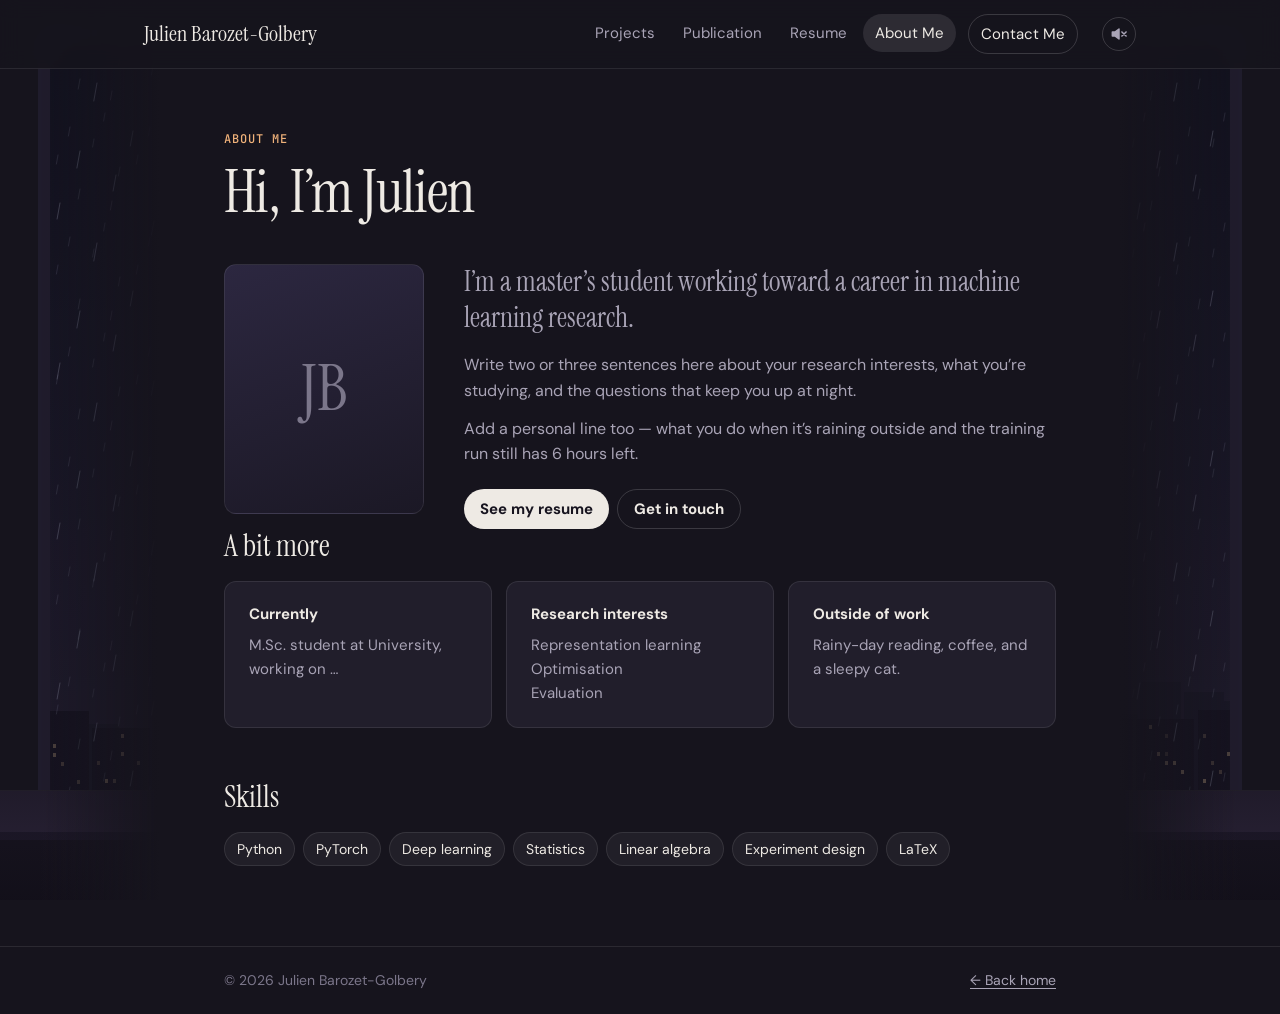
==== about.html @ f6557028 "add : more improvements again" ====
<!doctype html>
<html lang="en">
<head>
<meta charset="utf-8">
<meta name="viewport" content="width=device-width, initial-scale=1">
<title>About Me — Julien Barozet-Golbery</title>
<meta name="description" content="About Julien Barozet-Golbery, master's student in machine learning.">
<meta name="theme-color" content="#16141d">
<link rel="preconnect" href="https://fonts.googleapis.com">
<link rel="preconnect" href="https://fonts.gstatic.com" crossorigin>
<link href="https://fonts.googleapis.com/css2?family=DM+Sans:opsz,wght@9..40,400;9..40,500;9..40,700&family=Instrument+Serif:ital@0;1&family=JetBrains+Mono:wght@400;500&display=swap" rel="stylesheet">
<link rel="stylesheet" href="assets/site.css">
</head>
<body>
<div class="ambient" aria-hidden="true"><div class="amb-window"><div class="amb-city"></div><div class="amb-rain far"></div><div class="amb-rain"></div></div><div class="amb-desk"></div></div>
<a class="skip" href="#main">Skip to content</a>
<header class="top">
  <nav class="top-in" aria-label="Main">
    <a class="brand" href="index.html">Julien Barozet-Golbery</a>
    <ul class="links">
      <li><a href="projects.html">Projects</a></li>
      <li><a href="publications.html">Publication</a></li>
      <li><a href="resume.html">Resume</a></li>
      <li><a href="about.html" aria-current="page">About Me</a></li>
      <li><a class="cta" href="contact.html">Contact Me</a></li>
    </ul>
    <button class="mute" id="music" type="button" aria-pressed="false" aria-label="Background music" title="Play music and rain"><svg viewBox="0 0 24 24" aria-hidden="true"><path class="spk" d="M4 9.5h3.5L12 6v12l-4.5-3.5H4z"/><path class="on" d="M15.5 9.5a3.5 3.5 0 0 1 0 5M18 7a7 7 0 0 1 0 10"/><path class="off" d="M15.5 9.5l5 5M20.5 9.5l-5 5"/></svg></button>
  </nav>
</header>

<main id="main">
  <div class="page-head">
    <span class="eyebrow">About Me</span>
    <h1>Hi, I’m Julien</h1>
  </div>

  <div class="about">
    <!-- ✏️ Replace "JB" with <img src="assets/photo.jpeg" alt="Julien Barozet-Golbery"> -->
    <div class="portrait" aria-hidden="true">JB</div>
    <div class="about-body">
      <p class="lead">I’m a master’s student working toward a career in machine learning research.</p>
      <p>Write two or three sentences here about your research interests, what you’re studying, and the questions that keep you up at night.</p>
      <p>Add a personal line too — what you do when it’s raining outside and the training run still has 6 hours left.</p>
      <div class="actions" style="margin-top:22px">
        <a class="btn" href="resume.html">See my resume</a>
        <a class="btn ghost" href="contact.html">Get in touch</a>
      </div>
    </div>
  </div>

  <section aria-labelledby="more">
    <h2 id="more">A bit more</h2>
    <div class="facts">
      <div class="card"><h3>Currently</h3><p>M.Sc. student at University, working on …</p></div>
      <div class="card"><h3>Research interests</h3><ul><li>Representation learning</li><li>Optimisation</li><li>Evaluation</li></ul></div>
      <div class="card"><h3>Outside of work</h3><p>Rainy-day reading, coffee, and a sleepy cat.</p></div>
    </div>
  </section>

  <section aria-labelledby="sk">
    <h2 id="sk">Skills</h2>
    <ul class="chips">
      <li>Python</li><li>PyTorch</li><li>Deep learning</li><li>Statistics</li>
      <li>Linear algebra</li><li>Experiment design</li><li>LaTeX</li>
    </ul>
  </section>
</main>

<footer class="foot">
  <div class="foot-in"><span>© <span class="yr"></span> Julien Barozet-Golbery</span><a href="index.html">← Back home</a></div>
</footer>
<script>document.querySelector('.yr').textContent = new Date().getFullYear();</script>
<script src="assets/music.js?v=3"></script>
<script src="assets/router.js?v=3"></script>
</body>
</html>
---- assets/site.css ----
/* Shared styles for the inner pages (projects, publications, resume, contact, about).
   Same night palette as the home page, desaturated so content comes first. */
:root{
  --bg:#16141d; --bg2:#1c1926;
  --surface:#211e2b;
  --line:rgba(255,255,255,.09); --line2:rgba(255,255,255,.16);
  --ink:#eeeae4; --muted:#a9a4b6; --faint:#7b768a;
  --accent:#f0b27a; --link:#a9cdec;
  --radius:12px; --max:880px;
  --amb-city:url("data:image/svg+xml,%3Csvg xmlns='http://www.w3.org/2000/svg' width='640' height='150'%3E%3Crect x='0' y='84' width='69' height='66' fill='%231b1932'/%3E%3Crect x='71' y='99' width='63' height='51' fill='%231b1932'/%3E%3Crect x='137' y='59' width='45' height='91' fill='%231b1932'/%3E%3Crect x='182' y='93' width='40' height='57' fill='%231b1932'/%3E%3Crect x='224' y='45' width='60' height='105' fill='%231b1932'/%3E%3Crect x='285' y='66' width='54' height='84' fill='%231b1932'/%3E%3Crect x='339' y='85' width='66' height='65' fill='%231b1932'/%3E%3Crect x='405' y='74' width='43' height='76' fill='%231b1932'/%3E%3Crect x='450' y='42' width='41' height='108' fill='%231b1932'/%3E%3Crect x='494' y='52' width='40' height='98' fill='%231b1932'/%3E%3Crect x='534' y='61' width='38' height='89' fill='%231b1932'/%3E%3Crect x='576' y='92' width='58' height='58' fill='%231b1932'/%3E%3Crect x='635' y='45' width='30' height='105' fill='%231b1932'/%3E%3Crect x='-10' y='71' width='49' height='79' fill='%23121022'/%3E%3Crect x='3' y='104' width='3' height='4' fill='%23ffcf8a' opacity='0.5'/%3E%3Crect x='3' y='113' width='3' height='4' fill='%23ffcf8a' opacity='0.5'/%3E%3Crect x='11' y='122' width='3' height='4' fill='%23ffcf8a' opacity='0.35'/%3E%3Crect x='27' y='140' width='3' height='4' fill='%23ffcf8a' opacity='0.35'/%3E%3Crect x='42' y='88' width='58' height='62' fill='%23121022'/%3E%3Crect x='71' y='94' width='3' height='4' fill='%23ffcf8a' opacity='0.7'/%3E%3Crect x='71' y='112' width='3' height='4' fill='%23ffcf8a' opacity='0.7'/%3E%3Crect x='47' y='121' width='3' height='4' fill='%23ffcf8a' opacity='0.35'/%3E%3Crect x='87' y='121' width='3' height='4' fill='%23ffcf8a' opacity='0.7'/%3E%3Crect x='55' y='139' width='3' height='4' fill='%23ffcf8a' opacity='0.7'/%3E%3Crect x='63' y='139' width='3' height='4' fill='%23ffcf8a' opacity='0.5'/%3E%3Crect x='104' y='80' width='44' height='70' fill='%23121022'/%3E%3Crect x='141' y='86' width='3' height='4' fill='%23ffcf8a' opacity='0.5'/%3E%3Crect x='133' y='122' width='3' height='4' fill='%23ffcf8a' opacity='0.5'/%3E%3Crect x='125' y='131' width='3' height='4' fill='%23ffcf8a' opacity='0.5'/%3E%3Crect x='153' y='99' width='54' height='51' fill='%23121022'/%3E%3Crect x='174' y='105' width='3' height='4' fill='%23ffcf8a' opacity='0.7'/%3E%3Crect x='174' y='141' width='3' height='4' fill='%23ffcf8a' opacity='0.7'/%3E%3Crect x='211' y='78' width='69' height='72' fill='%23121022'/%3E%3Crect x='224' y='102' width='3' height='4' fill='%23ffcf8a' opacity='0.35'/%3E%3Crect x='272' y='102' width='3' height='4' fill='%23ffcf8a' opacity='0.35'/%3E%3Crect x='232' y='111' width='3' height='4' fill='%23ffcf8a' opacity='0.5'/%3E%3Crect x='232' y='138' width='3' height='4' fill='%23ffcf8a' opacity='0.7'/%3E%3Crect x='240' y='138' width='3' height='4' fill='%23ffcf8a' opacity='0.35'/%3E%3Crect x='284' y='93' width='60' height='57' fill='%23121022'/%3E%3Crect x='305' y='126' width='3' height='4' fill='%23ffcf8a' opacity='0.7'/%3E%3Crect x='337' y='126' width='3' height='4' fill='%23ffcf8a' opacity='0.5'/%3E%3Crect x='305' y='144' width='3' height='4' fill='%23ffcf8a' opacity='0.35'/%3E%3Crect x='348' y='91' width='37' height='59' fill='%23121022'/%3E%3Crect x='353' y='106' width='3' height='4' fill='%23ffcf8a' opacity='0.7'/%3E%3Crect x='361' y='115' width='3' height='4' fill='%23ffcf8a' opacity='0.5'/%3E%3Crect x='377' y='142' width='3' height='4' fill='%23ffcf8a' opacity='0.5'/%3E%3Crect x='389' y='79' width='54' height='71' fill='%23121022'/%3E%3Crect x='426' y='94' width='3' height='4' fill='%23ffcf8a' opacity='0.35'/%3E%3Crect x='394' y='103' width='3' height='4' fill='%23ffcf8a' opacity='0.35'/%3E%3Crect x='410' y='103' width='3' height='4' fill='%23ffcf8a' opacity='0.7'/%3E%3Crect x='426' y='103' width='3' height='4' fill='%23ffcf8a' opacity='0.5'/%3E%3Crect x='394' y='112' width='3' height='4' fill='%23ffcf8a' opacity='0.35'/%3E%3Crect x='402' y='130' width='3' height='4' fill='%23ffcf8a' opacity='0.35'/%3E%3Crect x='394' y='139' width='3' height='4' fill='%23ffcf8a' opacity='0.5'/%3E%3Crect x='446' y='79' width='58' height='71' fill='%23121022'/%3E%3Crect x='459' y='85' width='3' height='4' fill='%23ffcf8a' opacity='0.7'/%3E%3Crect x='475' y='94' width='3' height='4' fill='%23ffcf8a' opacity='0.35'/%3E%3Crect x='467' y='112' width='3' height='4' fill='%23ffcf8a' opacity='0.7'/%3E%3Crect x='475' y='112' width='3' height='4' fill='%23ffcf8a' opacity='0.35'/%3E%3Crect x='475' y='121' width='3' height='4' fill='%23ffcf8a' opacity='0.7'/%3E%3Crect x='483' y='121' width='3' height='4' fill='%23ffcf8a' opacity='0.7'/%3E%3Crect x='491' y='130' width='3' height='4' fill='%23ffcf8a' opacity='0.7'/%3E%3Crect x='508' y='70' width='58' height='80' fill='%23121022'/%3E%3Crect x='513' y='94' width='3' height='4' fill='%23ffcf8a' opacity='0.35'/%3E%3Crect x='537' y='112' width='3' height='4' fill='%23ffcf8a' opacity='0.5'/%3E%3Crect x='521' y='121' width='3' height='4' fill='%23ffcf8a' opacity='0.35'/%3E%3Crect x='545' y='121' width='3' height='4' fill='%23ffcf8a' opacity='0.35'/%3E%3Crect x='529' y='130' width='3' height='4' fill='%23ffcf8a' opacity='0.35'/%3E%3Crect x='513' y='139' width='3' height='4' fill='%23ffcf8a' opacity='0.7'/%3E%3Crect x='553' y='139' width='3' height='4' fill='%23ffcf8a' opacity='0.7'/%3E%3Crect x='566' y='106' width='72' height='44' fill='%23121022'/%3E%3Crect x='627' y='112' width='3' height='4' fill='%23ffcf8a' opacity='0.7'/%3E%3Crect x='603' y='121' width='3' height='4' fill='%23ffcf8a' opacity='0.7'/%3E%3Crect x='627' y='121' width='3' height='4' fill='%23ffcf8a' opacity='0.35'/%3E%3Crect x='595' y='130' width='3' height='4' fill='%23ffcf8a' opacity='0.7'/%3E%3Crect x='579' y='139' width='3' height='4' fill='%23ffcf8a' opacity='0.5'/%3E%3Crect x='587' y='139' width='3' height='4' fill='%23ffcf8a' opacity='0.35'/%3E%3Crect x='619' y='139' width='3' height='4' fill='%23ffcf8a' opacity='0.5'/%3E%3C/svg%3E");
  --amb-rain:url("data:image/svg+xml,%3Csvg xmlns='http://www.w3.org/2000/svg' width='120' height='160'%3E%3Cg stroke='%23cdd7ff' stroke-opacity='0.55' stroke-width='1' stroke-linecap='round'%3E%3Cpath d='M10 4l-2.9 16'/%3E%3Cpath d='M47 44l-3.2 18'/%3E%3Cpath d='M83 92l-2.7 15'/%3E%3Cpath d='M30 112l-3.1 17'/%3E%3Cpath d='M104 22l-2.5 14'/%3E%3Cpath d='M66 136l-2.9 16'/%3E%3C/g%3E%3C/svg%3E");
  --amb-rain-far:url("data:image/svg+xml,%3Csvg xmlns='http://www.w3.org/2000/svg' width='80' height='110'%3E%3Cg stroke='%23cdd7ff' stroke-opacity='0.4' stroke-width='1' stroke-linecap='round'%3E%3Cpath d='M8 6l-1.6 9'/%3E%3Cpath d='M30 40l-1.8 10'/%3E%3Cpath d='M55 74l-1.4 8'/%3E%3Cpath d='M70 18l-1.6 9'/%3E%3Cpath d='M20 88l-1.6 9'/%3E%3Cpath d='M44 100l-1.4 8'/%3E%3Cpath d='M62 52l-1.6 9'/%3E%3C/g%3E%3C/svg%3E");
}
*{box-sizing:border-box;margin:0;padding:0}
html{scroll-padding-top:84px}
body{min-height:100vh;display:flex;flex-direction:column;
  background:var(--bg);
  color:var(--ink);font:400 16px/1.6 'DM Sans',system-ui,sans-serif;-webkit-font-smoothing:antialiased}
a{color:var(--link);text-underline-offset:3px}
a:hover{color:#fff}
button{font:inherit;color:inherit;background:none;border:0;cursor:pointer}
:focus-visible{outline:2px solid var(--link);outline-offset:3px;border-radius:6px}
.skip{position:absolute;left:16px;top:-48px;padding:8px 14px;background:var(--ink);color:var(--bg);border-radius:8px;z-index:50;text-decoration:none}
.skip:focus{top:12px}

/* ---------- ambient: the home page's rainy window and desk, continued quietly in the side margins ---------- */
.ambient{position:fixed;inset:0;z-index:-1;pointer-events:none;overflow:hidden}
.amb-window{position:absolute;left:3vw;right:3vw;top:3vh;bottom:min(13vh,110px);overflow:hidden;
  border:12px solid #29233f;border-bottom:0;border-radius:20px 20px 0 0;
  background:linear-gradient(180deg,#0d1024,#1a1733 55%,#2a2140);opacity:.55;filter:saturate(.75)}
.amb-city{position:absolute;left:0;right:0;bottom:0;height:150px;background:var(--amb-city) repeat-x bottom left;opacity:.9}
.amb-rain,.amb-rain.far{position:absolute;inset:0;background:var(--amb-rain);opacity:.8;animation:amb-rain .9s linear infinite}
.amb-rain.far{background:var(--amb-rain-far);opacity:.55;animation-duration:1.6s}
@keyframes amb-rain{to{background-position:-29px 160px}}
.amb-rain.far{animation-name:amb-rain-far}
@keyframes amb-rain-far{to{background-position:-20px 110px}}
.amb-desk{position:absolute;left:0;right:0;bottom:0;height:min(13vh,110px);opacity:.42;
  background:linear-gradient(180deg,rgba(255,225,255,.12) 0 1px,#30263f 1px,#3a2e4c 38%,#231b33 38%,#231b33 calc(38% + 8px),#16111f calc(38% + 8px),#0f0b17)}
/* the centre column stays plain for reading, fading softly into the scene */
.ambient::after{content:"";position:absolute;inset:0;
  background:linear-gradient(90deg,transparent calc(50% - 600px),var(--bg) calc(50% - 480px),var(--bg) calc(50% + 480px),transparent calc(50% + 600px))}
@media (prefers-reduced-motion:reduce){.amb-rain{animation:none}}

/* ---------- top bar ---------- */
.top{position:sticky;top:0;z-index:20;background:rgba(22,20,29,.85);backdrop-filter:blur(10px);-webkit-backdrop-filter:blur(10px);border-bottom:1px solid var(--line)}
.top-in{max-width:calc(var(--max) + 160px);margin:0 auto;padding:14px 24px;display:flex;align-items:center;gap:24px}
.brand{font:400 22px/1 'Instrument Serif',serif;color:var(--ink);text-decoration:none;white-space:nowrap;margin-right:auto}
.brand:hover{color:var(--accent)}
.links{display:flex;gap:4px;list-style:none}
.links a{display:block;padding:7px 12px;border-radius:999px;color:var(--muted);text-decoration:none;font-size:15px;white-space:nowrap;transition:color .15s,background .15s}
.links a:hover{color:var(--ink);background:rgba(255,255,255,.06)}
.links a[aria-current=page]{color:var(--ink);background:rgba(255,255,255,.1)}
.links a.cta{margin-left:8px;color:var(--ink);border:1px solid var(--line2)}
.links a.cta:hover,.links a.cta[aria-current=page]{background:var(--ink);color:#17141f;border-color:var(--ink)}
.mute{flex:none;width:34px;height:34px;display:grid;place-items:center;border-radius:50%;border:1px solid var(--line2);color:var(--muted);transition:color .15s,border-color .15s}
.mute:hover{color:var(--ink)}
.mute[aria-pressed=true]{color:var(--accent);border-color:rgba(240,178,122,.4)}
.mute svg{width:20px;height:20px;fill:none;stroke:currentColor;stroke-width:1.8;stroke-linecap:round;stroke-linejoin:round}
.mute .spk{fill:currentColor}
.mute[aria-pressed=true] .off,.mute[aria-pressed=false] .on{display:none}
.mute{position:relative}
.mute.waiting{animation:soundpulse 1.8s ease-in-out infinite}
.mute.waiting::after{content:attr(data-hint);position:absolute;right:0;top:calc(100% + 8px);white-space:nowrap;pointer-events:none;
  padding:5px 10px;border-radius:999px;font:500 12px/1.2 'DM Sans',sans-serif;color:#f6efe6;background:rgba(15,10,30,.7);border:1px solid rgba(255,255,255,.14)}
@keyframes soundpulse{0%,100%{box-shadow:0 0 0 0 rgba(255,179,107,.45)}50%{box-shadow:0 0 0 7px rgba(255,179,107,0)}}

/* ---------- page ---------- */
main:focus{outline:none}
main{flex:1;width:100%;max-width:var(--max);margin:0 auto;padding:56px 24px 80px}
.page-head{margin-bottom:40px}
.eyebrow{font:500 12px/1 'JetBrains Mono',ui-monospace,monospace;letter-spacing:.08em;text-transform:uppercase;color:var(--accent)}
h1{font:400 clamp(40px,6vw,60px)/1.05 'Instrument Serif',serif;letter-spacing:-.01em;margin:10px 0 14px}
.intro{color:var(--muted);font-size:17px;max-width:620px}
h2{font:400 30px/1.15 'Instrument Serif',serif;margin:0 0 18px}
h3{font-size:18px;font-weight:700;line-height:1.35}
section+section{margin-top:52px}
p+p{margin-top:12px}
.muted{color:var(--muted)}
.mono{font-family:'JetBrains Mono',ui-monospace,monospace}

/* ---------- small parts ---------- */
.btn{display:inline-flex;align-items:center;gap:8px;padding:10px 16px;border-radius:999px;background:var(--ink);color:#17141f;font-weight:700;font-size:15px;text-decoration:none;line-height:1.2;transition:background .15s}
.btn:hover{background:#fff;color:#17141f}
.btn.ghost{background:transparent;color:var(--ink);border:1px solid var(--line2)}
.btn.ghost:hover{background:rgba(255,255,255,.07);color:#fff}
.btn.sm{padding:6px 12px;font-size:13px;font-weight:500}
.actions{display:flex;flex-wrap:wrap;gap:8px}
.chips{display:flex;flex-wrap:wrap;gap:8px;list-style:none}
.chips li{padding:5px 12px;border-radius:999px;background:rgba(255,255,255,.05);border:1px solid var(--line);font-size:14px;color:var(--ink)}
.tag{font:500 11px/1 'JetBrains Mono',ui-monospace,monospace;letter-spacing:.06em;text-transform:uppercase;color:var(--faint)}
.card{background:var(--surface);border:1px solid var(--line);border-radius:var(--radius);padding:22px 24px}


/* project list: picture | name, objective/result, keywords */
.projects{display:grid;gap:16px;list-style:none}
.project{display:grid;grid-template-columns:240px 1fr;gap:24px;align-items:start}
.thumb{aspect-ratio:4/3;border-radius:8px;overflow:hidden;border:1px solid var(--line);
  background:linear-gradient(150deg,#2c2740,#1b1825)}
.thumb:empty::after{content:"";display:block;height:100%;opacity:.5;
  background:center/36px no-repeat url("data:image/svg+xml,%3Csvg xmlns='http://www.w3.org/2000/svg' viewBox='0 0 24 24' fill='none' stroke='%237b768a' stroke-width='1.5' stroke-linecap='round' stroke-linejoin='round'%3E%3Crect x='3' y='4' width='18' height='16' rx='2'/%3E%3Ccircle cx='9' cy='10' r='2'/%3E%3Cpath d='M21 17l-5-5-9 8'/%3E%3C/svg%3E")}
.thumb img{width:100%;height:100%;object-fit:cover;display:block}
.project .body{display:grid;gap:12px;min-width:0}
.project h3{font:400 26px/1.15 'Instrument Serif',serif}
.outcome{display:grid;grid-template-columns:auto 1fr;gap:4px 14px;padding:10px 14px;border-left:2px solid var(--accent);background:rgba(255,255,255,.03);border-radius:0 6px 6px 0;font-size:14px}
.outcome dt{font:500 11px/1.9 'JetBrains Mono',ui-monospace,monospace;letter-spacing:.06em;text-transform:uppercase;color:var(--faint)}
.outcome dd{color:var(--muted)}
.kw{display:flex;flex-wrap:wrap;gap:6px;list-style:none}
.kw li{padding:3px 10px;border-radius:999px;border:1px solid var(--line2);font-size:13px;color:var(--ink)}
.project{position:relative;transition:border-color .2s,background .2s}
.project:hover{border-color:var(--line2);background:#25222f}
.project h3 a{color:inherit;text-decoration:none}
.project h3 a::after{content:"";position:absolute;inset:0;border-radius:var(--radius)}  /* whole card is the link */
.project h3 a:focus-visible{outline:0}
.project:focus-within{outline:2px solid var(--link);outline-offset:3px}
.more{font-size:14px;color:var(--link)}
.project .meta{display:flex;flex-wrap:wrap;justify-content:space-between;align-items:center;gap:6px 12px}
.date{font:500 12px/1 'JetBrains Mono',ui-monospace,monospace;color:var(--accent);padding:5px 10px;border-radius:999px;background:rgba(240,178,122,.1);border:1px solid rgba(240,178,122,.25);white-space:nowrap}
.project:hover .more{color:#fff}

/* project detail page */
.back{display:inline-block;margin-bottom:24px;font-size:14px;color:var(--muted);text-decoration:none}
.back:hover{color:var(--ink)}
.detail .page-head .kw{margin-top:4px}
.hero-img{margin:0 0 20px}
.hero-img .thumb,.hero-img img{aspect-ratio:16/9;width:100%;border-radius:var(--radius)}
.hero-img img{object-fit:cover;display:block;border:1px solid var(--line)}
.hero-img figcaption{margin-top:8px;font-size:14px;color:var(--faint)}
.detail section{margin-top:44px}
.detail section h2{font-size:26px;margin-bottom:10px}
.pager{display:grid;grid-template-columns:1fr 1fr;gap:14px;margin-top:64px;padding-top:24px;border-top:1px solid var(--line)}
.pager a{display:grid;gap:4px;padding:14px 16px;border:1px solid var(--line);border-radius:var(--radius);color:var(--ink);text-decoration:none}
.pager a:hover{border-color:var(--line2);background:rgba(255,255,255,.04)}
.pager a span{font-size:13px;color:var(--faint)}
.pager .next{text-align:right}

/* publications (cards reuse .project; citation order: authors, title, venue) */
.pub .authors{color:var(--muted);font-size:15px}
.pub .authors strong{color:var(--ink);font-weight:700}
.pub .venue{color:var(--muted);font-size:15px}
.pub .venue em{color:var(--ink)}
.pub{grid-template-columns:1fr}  /* no picture column */
.pub .actions:not(:has(*)){display:none}  /* no links yet: don't leave an empty row */
.pub:hover{border-color:var(--line);background:var(--surface)}  /* not clickable: no hover state */

/* resume timeline */
.resume-head{display:grid;grid-template-columns:auto 1fr auto;align-items:center;gap:16px 28px}
.resume-head .actions{align-self:end}
.avatar{position:relative;width:132px;aspect-ratio:4/5;border-radius:var(--radius);overflow:hidden;border:1px solid var(--line2);
  background:linear-gradient(160deg,#2c2740,#1b1825);display:grid;place-items:center;font:400 40px/1 'Instrument Serif',serif;color:var(--faint)}
.avatar img{position:absolute;inset:0;width:100%;height:100%;object-fit:cover}
.contact-line{margin-top:10px;font-size:14px;color:var(--faint)}
.cv p{color:var(--muted)}
.cv h2{font:500 13px/1 'DM Sans',sans-serif;letter-spacing:.12em;text-transform:uppercase;color:var(--ink);
  padding-bottom:10px;margin-bottom:18px;border-bottom:1px solid var(--line2)}
section.cv+section.cv{margin-top:44px}
.cv-edu{display:grid;grid-template-columns:auto 1fr;gap:6px 22px;margin-bottom:22px;font-size:15px}
.cv-edu dt{font-weight:700;color:var(--ink);white-space:nowrap}
.cv-edu dd{color:var(--muted)}
.cv-list{list-style:none;display:grid;gap:22px}
.cv-row{display:flex;justify-content:space-between;align-items:baseline;gap:6px 20px;flex-wrap:wrap}
.cv-row h3{font-size:17px}
.cv-row h3 a{color:var(--ink);text-decoration:underline;text-decoration-color:var(--line2);text-underline-offset:4px}
.cv-row h3 a:hover{color:var(--accent);text-decoration-color:var(--accent)}
.cv-org{font-weight:400;color:var(--muted)}
.cv-when{font:500 14px/1.4 'DM Sans',sans-serif;color:var(--ink);white-space:nowrap}
.cv-item ul{margin:8px 0 0 18px;color:var(--muted);font-size:15px}
.cv-item ul li+li{margin-top:5px}
.cv-item ul li::marker{color:var(--faint)}
.cv-authors{margin-top:6px;font-size:15px}
.cv-authors strong{color:var(--ink)}
.cv-venue{font-style:italic;font-size:15px}
.cv-more{display:inline-block;margin-top:8px;font-size:14px;color:var(--link);text-decoration:none}
.cv-more:hover{color:#fff}
.cv-skills{display:grid;grid-template-columns:200px 1fr;gap:8px 22px;font-size:15px}
.cv-skills dt{color:var(--ink)}
.cv-skills dd{color:var(--muted)}
.pdf-box{display:flex;flex-wrap:wrap;justify-content:space-between;align-items:center;gap:16px 24px}
.pdf-box h2{margin-bottom:4px}

/* contact */
.contacts{list-style:none;display:grid;gap:12px}
.contact{display:grid;grid-template-columns:1fr auto;grid-template-areas:"tag btn" "val btn";align-items:center;gap:8px 16px}
.contact .tag{grid-area:tag}
.contact .email{grid-area:val}
.contact .btn{grid-area:btn}
.email{font:400 clamp(22px,3.4vw,32px)/1.2 'Instrument Serif',serif;color:var(--ink);text-decoration:none;overflow-wrap:anywhere}
.email:hover{color:var(--accent)}
.coffee{margin-top:12px;display:grid;gap:8px}
.coffee p{color:var(--muted)}
.coffee strong{color:var(--ink);font-weight:500}

/* about */
.about{display:grid;grid-template-columns:200px 1fr;gap:40px;align-items:start}
.portrait{aspect-ratio:4/5;border-radius:var(--radius);background:linear-gradient(160deg,#2c2740,#1b1825);border:1px solid var(--line);display:grid;place-items:center;font:400 64px/1 'Instrument Serif',serif;color:var(--faint);overflow:hidden}
.portrait img{width:100%;height:100%;object-fit:cover;display:block}
.lead{font:400 clamp(22px,2.6vw,28px)/1.3 'Instrument Serif',serif;color:var(--ink);margin-bottom:16px}
.about-body p{color:var(--muted)}
.facts{display:grid;grid-template-columns:repeat(auto-fit,minmax(220px,1fr));gap:14px}
.facts h3{font-size:15px;margin-bottom:8px}
.facts p,.facts ul{color:var(--muted);font-size:15px}
.facts ul{list-style:none}

/* ---------- footer ---------- */
.foot{border-top:1px solid var(--line);color:var(--faint);font-size:14px}
.foot-in{max-width:var(--max);margin:0 auto;padding:22px 24px;display:flex;flex-wrap:wrap;justify-content:space-between;gap:8px}
.foot a{color:var(--muted)}

/* ---------- responsive ---------- */
@media (max-width:760px){
  html{scroll-padding-top:120px}
  .top-in{flex-wrap:wrap;gap:10px;padding:12px 16px}
  .mute{order:2}
  .links{order:3;width:calc(100% + 32px);margin:0 -16px;padding:0 12px;overflow-x:auto;scrollbar-width:none}
  .links::-webkit-scrollbar{display:none}
  .links a{padding:6px 10px;font-size:14px}
  main{padding:36px 16px 64px}
  .page-head{margin-bottom:28px}
  .card{padding:18px}
  .project{grid-template-columns:1fr;gap:16px}
  .thumb{aspect-ratio:16/9}
  .pager{grid-template-columns:1fr}
  .pager .next{text-align:left}
  .resume-head{grid-template-columns:1fr;align-items:start}
  .cv-edu,.cv-skills{grid-template-columns:1fr;gap:2px}
  .cv-edu dd,.cv-skills dd{margin-bottom:10px}
  .avatar{width:88px}
  .about{grid-template-columns:1fr;gap:24px}
  .portrait{width:140px}
  .foot-in{padding:20px 16px}
  .ambient{display:none}
}

/* print: clean black-on-white (useful for the resume) */
@media print{
  :root{--ink:#000;--muted:#333;--faint:#555;--line:#ccc;--accent:#000}
  body{background:#fff;color:#000;font-size:12pt}
  .top,.foot,.skip,.no-print,.ambient{display:none!important}
  main{padding:0;max-width:none}
  .card{border:0;padding:0;background:none}
  a{color:#000;text-decoration:none}
  .cv-item{break-inside:avoid}
}
@media (prefers-reduced-motion:reduce){*{transition:none!important}}
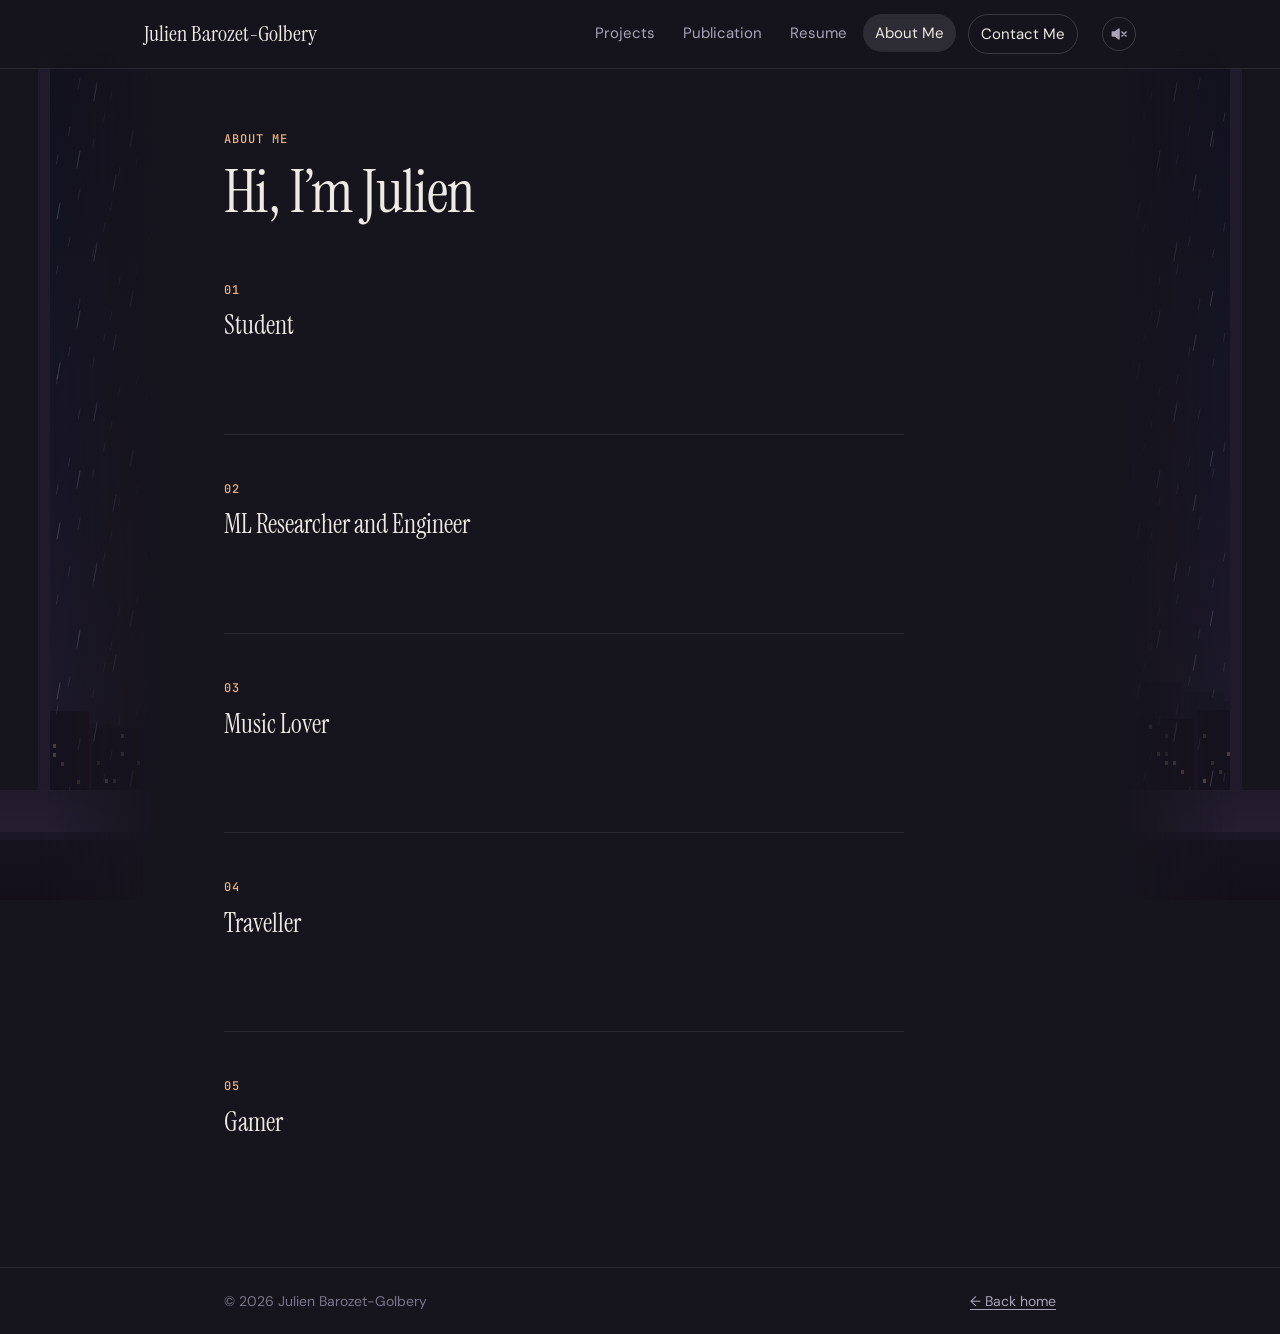
==== commit a77759be: "add : improvements again" ====
--- a/about.html
+++ b/about.html
@@ -4,12 +4,12 @@
 <meta charset="utf-8">
 <meta name="viewport" content="width=device-width, initial-scale=1">
 <title>About Me — Julien Barozet-Golbery</title>
-<meta name="description" content="About Julien Barozet-Golbery, master's student in machine learning.">
+<meta name="description" content="About Julien Barozet-Golbery: student at EPFL, aspiring ML researcher/engineer, music lover and gamer.">
 <meta name="theme-color" content="#16141d">
 <link rel="preconnect" href="https://fonts.googleapis.com">
 <link rel="preconnect" href="https://fonts.gstatic.com" crossorigin>
 <link href="https://fonts.googleapis.com/css2?family=DM+Sans:opsz,wght@9..40,400;9..40,500;9..40,700&family=Instrument+Serif:ital@0;1&family=JetBrains+Mono:wght@400;500&display=swap" rel="stylesheet">
-<link rel="stylesheet" href="assets/site.css">
+<link rel="stylesheet" href="assets/site.css?v=5">
 </head>
 <body>
 <div class="ambient" aria-hidden="true"><div class="amb-window"><div class="amb-city"></div><div class="amb-rain far"></div><div class="amb-rain"></div></div><div class="amb-desk"></div></div>
@@ -28,48 +28,63 @@
   </nav>
 </header>
 
-<main id="main">
+<main id="main" class="detail">
   <div class="page-head">
     <span class="eyebrow">About Me</span>
     <h1>Hi, I’m Julien</h1>
   </div>
 
-  <div class="about">
-    <!-- ✏️ Replace "JB" with <img src="assets/photo.jpeg" alt="Julien Barozet-Golbery"> -->
-    <div class="portrait" aria-hidden="true">JB</div>
-    <div class="about-body">
-      <p class="lead">I’m a master’s student working toward a career in machine learning research.</p>
-      <p>Write two or three sentences here about your research interests, what you’re studying, and the questions that keep you up at night.</p>
-      <p>Add a personal line too — what you do when it’s raining outside and the training run still has 6 hours left.</p>
-      <div class="actions" style="margin-top:22px">
-        <a class="btn" href="resume.html">See my resume</a>
-        <a class="btn ghost" href="contact.html">Get in touch</a>
-      </div>
-    </div>
-  </div>
+  <!-- ✏️ One <section class="chapter"> per side of me. Each fades in as the visitor scrolls. -->
+  <article class="story">
+    <section class="chapter" aria-labelledby="ch-student">
+      <span class="num">01</span>
+      <h2 id="ch-student">Student</h2>
+      <p><!-- ✏️ Write this paragraph --></p>
+    </section>
 
-  <section aria-labelledby="more">
-    <h2 id="more">A bit more</h2>
-    <div class="facts">
-      <div class="card"><h3>Currently</h3><p>M.Sc. student at University, working on …</p></div>
-      <div class="card"><h3>Research interests</h3><ul><li>Representation learning</li><li>Optimisation</li><li>Evaluation</li></ul></div>
-      <div class="card"><h3>Outside of work</h3><p>Rainy-day reading, coffee, and a sleepy cat.</p></div>
-    </div>
-  </section>
+    <section class="chapter" aria-labelledby="ch-research">
+      <span class="num">02</span>
+      <h2 id="ch-research">ML Researcher and Engineer</h2>
+      <p><!-- ✏️ Write this paragraph --></p>
+    </section>
 
-  <section aria-labelledby="sk">
-    <h2 id="sk">Skills</h2>
-    <ul class="chips">
-      <li>Python</li><li>PyTorch</li><li>Deep learning</li><li>Statistics</li>
-      <li>Linear algebra</li><li>Experiment design</li><li>LaTeX</li>
-    </ul>
-  </section>
+    <section class="chapter" aria-labelledby="ch-music">
+      <span class="num">03</span>
+      <h2 id="ch-music">Music Lover</h2>
+      <p><!-- ✏️ Write this paragraph --></p>
+    </section>
+
+    <section class="chapter" aria-labelledby="ch-travel">
+      <span class="num">04</span>
+      <h2 id="ch-travel">Traveller</h2>
+      <p><!-- ✏️ Write this paragraph --></p>
+    </section>
+
+    <section class="chapter" aria-labelledby="ch-gamer">
+      <span class="num">05</span>
+      <h2 id="ch-gamer">Gamer</h2>
+      <p><!-- ✏️ Write this paragraph --></p>
+    </section>
+  </article>
 </main>
 
 <footer class="foot">
   <div class="foot-in"><span>© <span class="yr"></span> Julien Barozet-Golbery</span><a href="index.html">← Back home</a></div>
 </footer>
-<script>document.querySelector('.yr').textContent = new Date().getFullYear();</script>
+<script>
+{ // block scope: this page can run again when revisited without a reload (assets/router.js)
+  document.querySelector('.yr').textContent = new Date().getFullYear();
+  // each chapter fades in as it scrolls into view
+  const chapters = document.querySelectorAll('.chapter');
+  if ('IntersectionObserver' in window && !matchMedia('(prefers-reduced-motion: reduce)').matches) {
+    const io = new IntersectionObserver(entries => entries.forEach(e => {
+      if (e.isIntersecting) { e.target.classList.add('in'); io.unobserve(e.target); }
+    }), { rootMargin: '0px 0px -12% 0px' });
+    chapters.forEach(c => { c.classList.add('reveal'); io.observe(c); });
+    document.addEventListener('page:leave', () => io.disconnect(), { once: true });
+  }
+}
+</script>
 <script src="assets/music.js?v=3"></script>
 <script src="assets/router.js?v=3"></script>
 </body>
--- a/assets/site.css
+++ b/assets/site.css
@@ -174,8 +174,6 @@
 .cv-skills{display:grid;grid-template-columns:200px 1fr;gap:8px 22px;font-size:15px}
 .cv-skills dt{color:var(--ink)}
 .cv-skills dd{color:var(--muted)}
-.pdf-box{display:flex;flex-wrap:wrap;justify-content:space-between;align-items:center;gap:16px 24px}
-.pdf-box h2{margin-bottom:4px}
 
 /* contact */
 .contacts{list-style:none;display:grid;gap:12px}
@@ -189,16 +187,17 @@
 .coffee p{color:var(--muted)}
 .coffee strong{color:var(--ink);font-weight:500}
 
-/* about */
-.about{display:grid;grid-template-columns:200px 1fr;gap:40px;align-items:start}
-.portrait{aspect-ratio:4/5;border-radius:var(--radius);background:linear-gradient(160deg,#2c2740,#1b1825);border:1px solid var(--line);display:grid;place-items:center;font:400 64px/1 'Instrument Serif',serif;color:var(--faint);overflow:hidden}
-.portrait img{width:100%;height:100%;object-fit:cover;display:block}
-.lead{font:400 clamp(22px,2.6vw,28px)/1.3 'Instrument Serif',serif;color:var(--ink);margin-bottom:16px}
-.about-body p{color:var(--muted)}
-.facts{display:grid;grid-template-columns:repeat(auto-fit,minmax(220px,1fr));gap:14px}
-.facts h3{font-size:15px;margin-bottom:8px}
-.facts p,.facts ul{color:var(--muted);font-size:15px}
-.facts ul{list-style:none}
+/* about: one chapter per side of me, revealed on scroll */
+.story{max-width:680px}
+.chapter{padding:40px 0;border-top:1px solid var(--line)}
+.chapter:first-child{border-top:0;padding-top:8px}
+.chapter .num{font:500 12px/1 'JetBrains Mono',ui-monospace,monospace;letter-spacing:.08em;color:var(--accent)}
+.chapter h2{font:400 clamp(30px,4vw,40px)/1.1 'Instrument Serif',serif;margin:10px 0 16px}
+.chapter p{color:var(--muted);font-size:17px;line-height:1.75}
+.chapter p+p{margin-top:14px}
+.chapter .actions{margin-top:22px}
+.reveal{opacity:0;transform:translateY(28px);transition:opacity .9s ease,transform .9s cubic-bezier(.2,.7,.2,1)}
+.reveal.in{opacity:1;transform:none}
 
 /* ---------- footer ---------- */
 .foot{border-top:1px solid var(--line);color:var(--faint);font-size:14px}
@@ -224,8 +223,6 @@
   .cv-edu,.cv-skills{grid-template-columns:1fr;gap:2px}
   .cv-edu dd,.cv-skills dd{margin-bottom:10px}
   .avatar{width:88px}
-  .about{grid-template-columns:1fr;gap:24px}
-  .portrait{width:140px}
   .foot-in{padding:20px 16px}
   .ambient{display:none}
 }
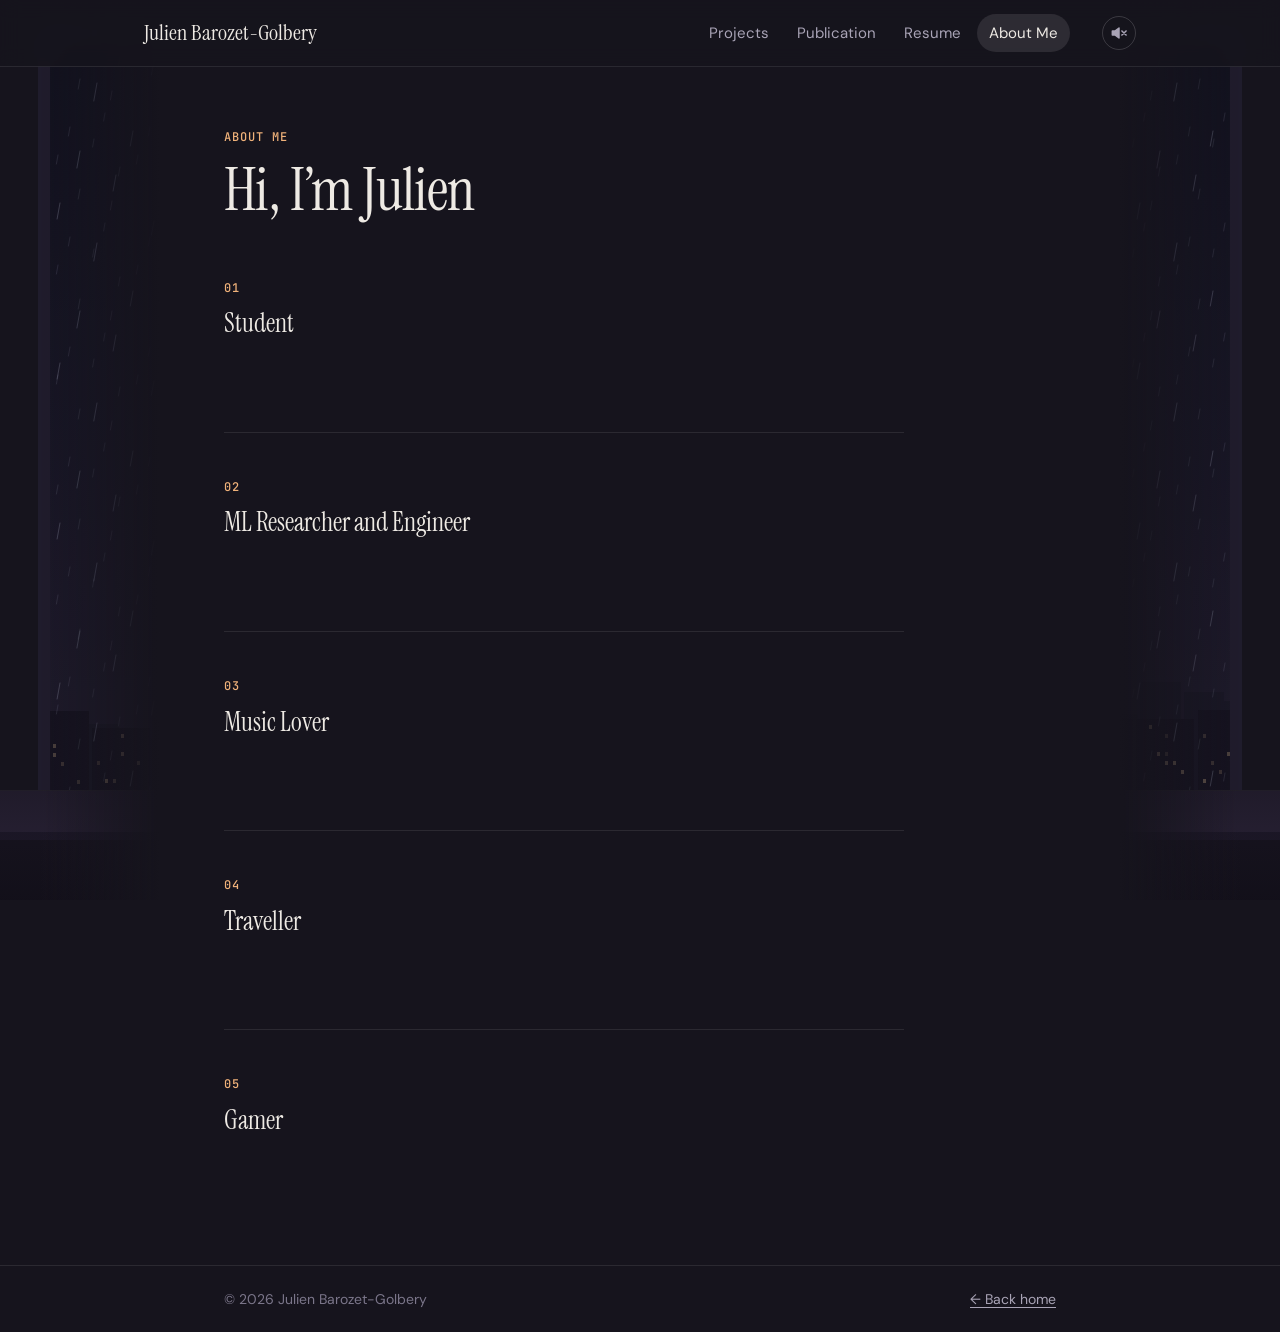
==== commit e8290b16: "add : fixes" ====
--- a/about.html
+++ b/about.html
@@ -9,7 +9,7 @@
 <link rel="preconnect" href="https://fonts.googleapis.com">
 <link rel="preconnect" href="https://fonts.gstatic.com" crossorigin>
 <link href="https://fonts.googleapis.com/css2?family=DM+Sans:opsz,wght@9..40,400;9..40,500;9..40,700&family=Instrument+Serif:ital@0;1&family=JetBrains+Mono:wght@400;500&display=swap" rel="stylesheet">
-<link rel="stylesheet" href="assets/site.css?v=5">
+<link rel="stylesheet" href="assets/site.css?v=8">
 </head>
 <body>
 <div class="ambient" aria-hidden="true"><div class="amb-window"><div class="amb-city"></div><div class="amb-rain far"></div><div class="amb-rain"></div></div><div class="amb-desk"></div></div>
@@ -22,7 +22,6 @@
       <li><a href="publications.html">Publication</a></li>
       <li><a href="resume.html">Resume</a></li>
       <li><a href="about.html" aria-current="page">About Me</a></li>
-      <li><a class="cta" href="contact.html">Contact Me</a></li>
     </ul>
     <button class="mute" id="music" type="button" aria-pressed="false" aria-label="Background music" title="Play music and rain"><svg viewBox="0 0 24 24" aria-hidden="true"><path class="spk" d="M4 9.5h3.5L12 6v12l-4.5-3.5H4z"/><path class="on" d="M15.5 9.5a3.5 3.5 0 0 1 0 5M18 7a7 7 0 0 1 0 10"/><path class="off" d="M15.5 9.5l5 5M20.5 9.5l-5 5"/></svg></button>
   </nav>
--- a/assets/site.css
+++ b/assets/site.css
@@ -1,4 +1,4 @@
-/* Shared styles for the inner pages (projects, publications, resume, contact, about).
+/* Shared styles for the inner pages (projects, publications, resume, about).
    Same night palette as the home page, desaturated so content comes first. */
 :root{
   --bg:#16141d; --bg2:#1c1926;
@@ -50,9 +50,7 @@
 .links a{display:block;padding:7px 12px;border-radius:999px;color:var(--muted);text-decoration:none;font-size:15px;white-space:nowrap;transition:color .15s,background .15s}
 .links a:hover{color:var(--ink);background:rgba(255,255,255,.06)}
 .links a[aria-current=page]{color:var(--ink);background:rgba(255,255,255,.1)}
-.links a.cta{margin-left:8px;color:var(--ink);border:1px solid var(--line2)}
-.links a.cta:hover,.links a.cta[aria-current=page]{background:var(--ink);color:#17141f;border-color:var(--ink)}
-.mute{flex:none;width:34px;height:34px;display:grid;place-items:center;border-radius:50%;border:1px solid var(--line2);color:var(--muted);transition:color .15s,border-color .15s}
+.mute{flex:none;margin-left:8px;width:34px;height:34px;display:grid;place-items:center;border-radius:50%;border:1px solid var(--line2);color:var(--muted);transition:color .15s,border-color .15s}
 .mute:hover{color:var(--ink)}
 .mute[aria-pressed=true]{color:var(--accent);border-color:rgba(240,178,122,.4)}
 .mute svg{width:20px;height:20px;fill:none;stroke:currentColor;stroke-width:1.8;stroke-linecap:round;stroke-linejoin:round}
@@ -143,12 +141,13 @@
 .pub:hover{border-color:var(--line);background:var(--surface)}  /* not clickable: no hover state */
 
 /* resume timeline */
-.resume-head{display:grid;grid-template-columns:auto 1fr auto;align-items:center;gap:16px 28px}
-.resume-head .actions{align-self:end}
+.resume-head{display:grid;grid-template-columns:auto 1fr;align-items:center;gap:16px 28px}
+.resume-head .actions{margin-top:16px}
+.nw{white-space:nowrap}
 .avatar{position:relative;width:132px;aspect-ratio:4/5;border-radius:var(--radius);overflow:hidden;border:1px solid var(--line2);
   background:linear-gradient(160deg,#2c2740,#1b1825);display:grid;place-items:center;font:400 40px/1 'Instrument Serif',serif;color:var(--faint)}
 .avatar img{position:absolute;inset:0;width:100%;height:100%;object-fit:cover}
-.contact-line{margin-top:10px;font-size:14px;color:var(--faint)}
+.id-line{margin-top:10px;font-size:14px;color:var(--faint)}
 .cv p{color:var(--muted)}
 .cv h2{font:500 13px/1 'DM Sans',sans-serif;letter-spacing:.12em;text-transform:uppercase;color:var(--ink);
   padding-bottom:10px;margin-bottom:18px;border-bottom:1px solid var(--line2)}
@@ -175,17 +174,6 @@
 .cv-skills dt{color:var(--ink)}
 .cv-skills dd{color:var(--muted)}
 
-/* contact */
-.contacts{list-style:none;display:grid;gap:12px}
-.contact{display:grid;grid-template-columns:1fr auto;grid-template-areas:"tag btn" "val btn";align-items:center;gap:8px 16px}
-.contact .tag{grid-area:tag}
-.contact .email{grid-area:val}
-.contact .btn{grid-area:btn}
-.email{font:400 clamp(22px,3.4vw,32px)/1.2 'Instrument Serif',serif;color:var(--ink);text-decoration:none;overflow-wrap:anywhere}
-.email:hover{color:var(--accent)}
-.coffee{margin-top:12px;display:grid;gap:8px}
-.coffee p{color:var(--muted)}
-.coffee strong{color:var(--ink);font-weight:500}
 
 /* about: one chapter per side of me, revealed on scroll */
 .story{max-width:680px}
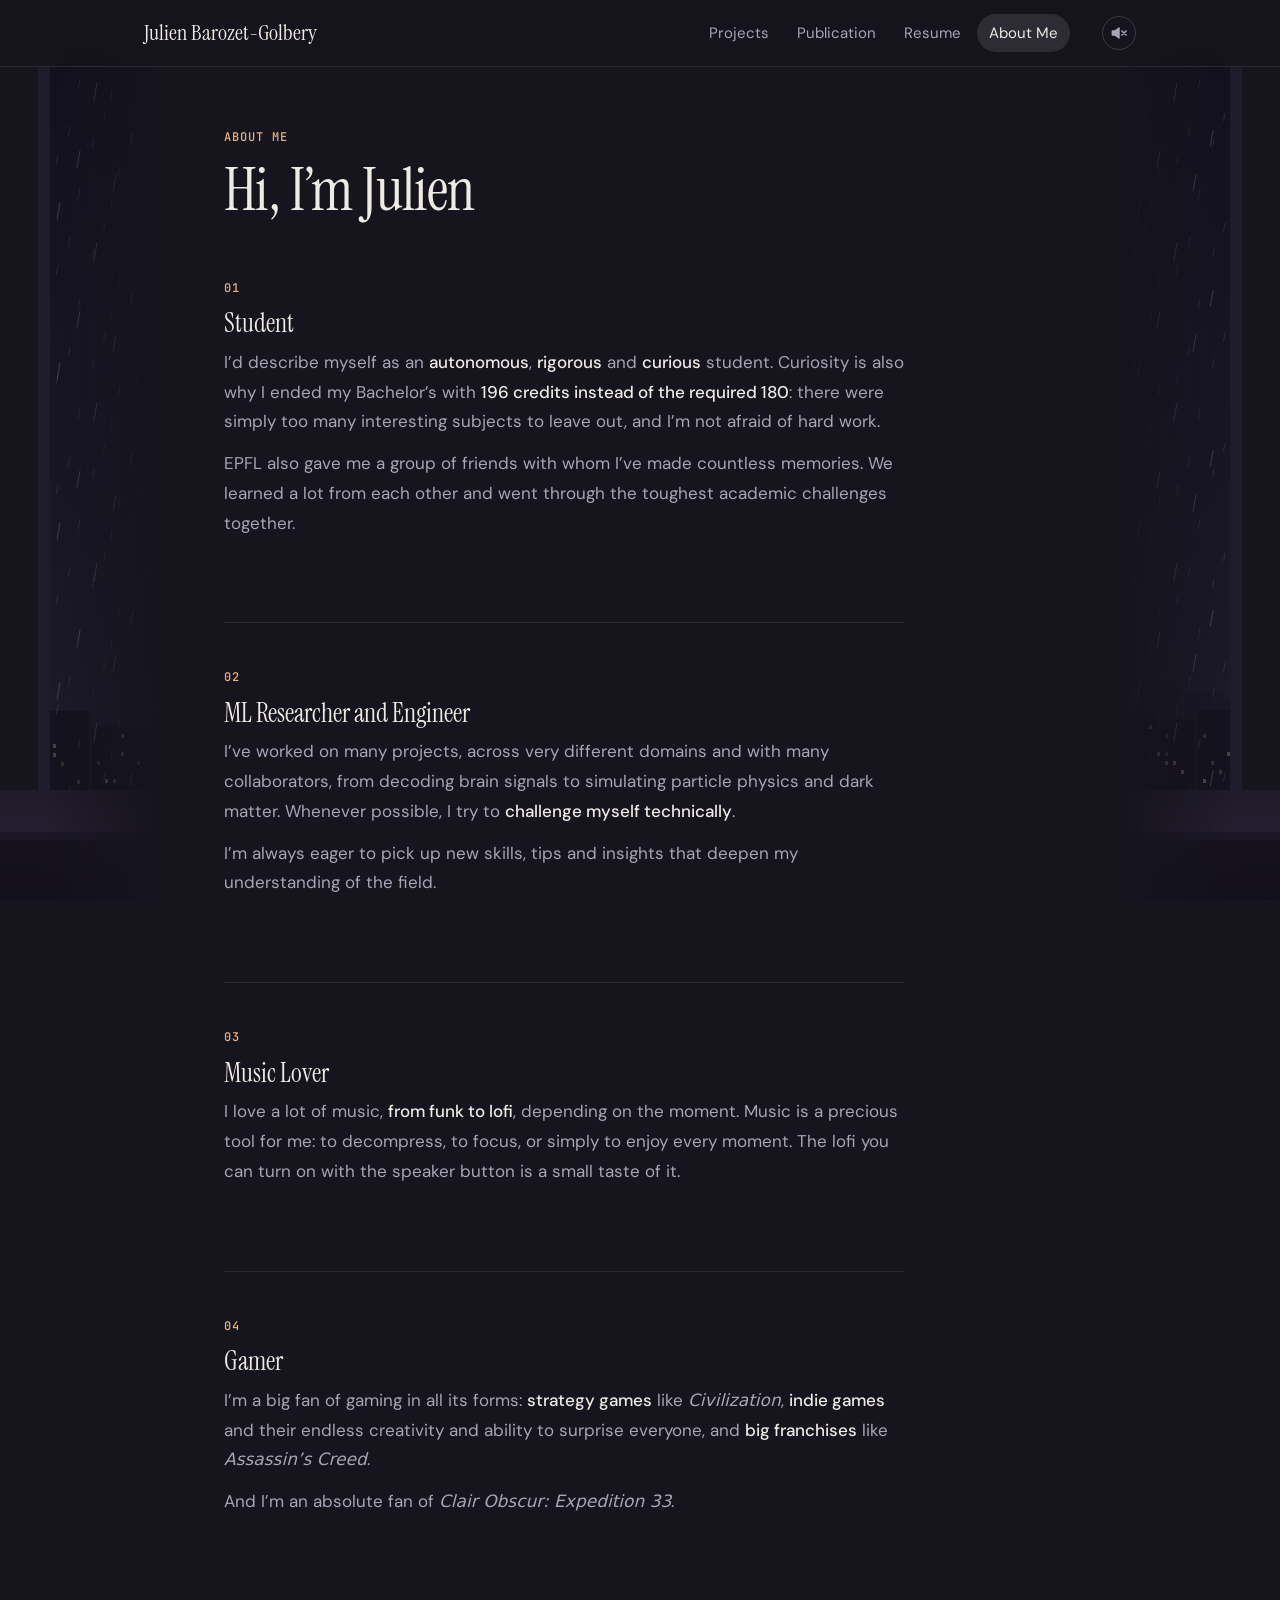
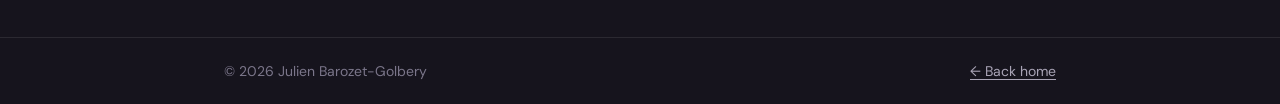
==== commit df2762a8: "add : about me content" ====
--- a/about.html
+++ b/about.html
@@ -9,7 +9,7 @@
 <link rel="preconnect" href="https://fonts.googleapis.com">
 <link rel="preconnect" href="https://fonts.gstatic.com" crossorigin>
 <link href="https://fonts.googleapis.com/css2?family=DM+Sans:opsz,wght@9..40,400;9..40,500;9..40,700&family=Instrument+Serif:ital@0;1&family=JetBrains+Mono:wght@400;500&display=swap" rel="stylesheet">
-<link rel="stylesheet" href="assets/site.css?v=8">
+<link rel="stylesheet" href="assets/site.css?v=13">
 </head>
 <body>
 <div class="ambient" aria-hidden="true"><div class="amb-window"><div class="amb-city"></div><div class="amb-rain far"></div><div class="amb-rain"></div></div><div class="amb-desk"></div></div>
@@ -38,31 +38,29 @@
     <section class="chapter" aria-labelledby="ch-student">
       <span class="num">01</span>
       <h2 id="ch-student">Student</h2>
-      <p><!-- ✏️ Write this paragraph --></p>
+      <p>I’d describe myself as an <strong>autonomous</strong>, <strong>rigorous</strong> and <strong>curious</strong> student. Curiosity is also why I ended my Bachelor’s with <strong>196 credits instead of the required 180</strong>: there were simply too many interesting subjects to leave out, and I’m not afraid of hard work.</p>
+      <p>EPFL also gave me a group of friends with whom I’ve made countless memories. We learned a lot from each other and went through the toughest academic challenges together.</p>
     </section>
 
     <section class="chapter" aria-labelledby="ch-research">
       <span class="num">02</span>
       <h2 id="ch-research">ML Researcher and Engineer</h2>
-      <p><!-- ✏️ Write this paragraph --></p>
+      <p>I’ve worked on many projects, across very different domains and with many collaborators, from decoding brain signals to simulating particle physics and dark matter. Whenever possible, I try to <strong>challenge myself technically</strong>.</p>
+      <p>I’m always eager to pick up new skills, tips and insights that deepen my understanding of the field.</p>
     </section>
 
     <section class="chapter" aria-labelledby="ch-music">
       <span class="num">03</span>
       <h2 id="ch-music">Music Lover</h2>
-      <p><!-- ✏️ Write this paragraph --></p>
+      <p>I love a lot of music, <strong>from funk to lofi</strong>, depending on the moment. Music is a precious tool for me: to decompress, to focus, or simply to enjoy every moment. The lofi you can turn on with the speaker button is a small taste of it.</p>
     </section>
 
-    <section class="chapter" aria-labelledby="ch-travel">
-      <span class="num">04</span>
-      <h2 id="ch-travel">Traveller</h2>
-      <p><!-- ✏️ Write this paragraph --></p>
-    </section>
 
     <section class="chapter" aria-labelledby="ch-gamer">
-      <span class="num">05</span>
+      <span class="num">04</span>
       <h2 id="ch-gamer">Gamer</h2>
-      <p><!-- ✏️ Write this paragraph --></p>
+      <p>I’m a big fan of gaming in all its forms: <strong>strategy games</strong> like <em>Civilization</em>, <strong>indie games</strong> and their endless creativity and ability to surprise everyone, and <strong>big franchises</strong> like <em>Assassin’s Creed</em>.</p>
+      <p>And I’m an absolute fan of <em>Clair Obscur: Expedition 33</em>.</p>
     </section>
   </article>
 </main>
--- a/assets/site.css
+++ b/assets/site.css
@@ -112,10 +112,17 @@
 .project:focus-within{outline:2px solid var(--link);outline-offset:3px}
 .more{font-size:14px;color:var(--link)}
 .project .meta{display:flex;flex-wrap:wrap;justify-content:space-between;align-items:center;gap:6px 12px}
+.project .meta .tag{flex:1 1 0;min-width:120px;line-height:1.4}
+.meta-r{flex:none;display:flex;align-items:center;gap:8px}
 .date{font:500 12px/1 'JetBrains Mono',ui-monospace,monospace;color:var(--accent);padding:5px 10px;border-radius:999px;background:rgba(240,178,122,.1);border:1px solid rgba(240,178,122,.25);white-space:nowrap}
 .project:hover .more{color:#fff}
 
 /* project detail page */
+.wip{display:inline-flex;align-items:center;gap:8px;margin:2px 0 14px;padding:5px 12px;border-radius:999px;font:500 12px/1 'JetBrains Mono',ui-monospace,monospace;letter-spacing:.06em;text-transform:uppercase;
+  color:var(--accent);background:rgba(240,178,122,.1);border:1px solid rgba(240,178,122,.3)}
+.wip span{width:7px;height:7px;border-radius:50%;background:var(--accent);animation:wip 1.8s ease-in-out infinite}
+@keyframes wip{50%{opacity:.3}}
+.wip.sm{margin:0;padding:4px 9px;font-size:10.5px}
 .back{display:inline-block;margin-bottom:24px;font-size:14px;color:var(--muted);text-decoration:none}
 .back:hover{color:var(--ink)}
 .detail .page-head .kw{margin-top:4px}
@@ -125,6 +132,56 @@
 .hero-img figcaption{margin-top:8px;font-size:14px;color:var(--faint)}
 .detail section{margin-top:44px}
 .detail section h2{font-size:26px;margin-bottom:10px}
+.detail section p{color:var(--muted)}
+.detail section p strong,.detail section li strong{color:var(--ink);font-weight:500}
+.detail section p+p{margin-top:12px}
+.step{display:flex;align-items:center;gap:10px;margin:30px 0 10px;font-size:18px}
+.step span{flex:none;width:24px;height:24px;border-radius:50%;display:grid;place-items:center;font:500 12px 'JetBrains Mono',monospace;color:#17141f;background:var(--accent)}
+.sub{margin:30px 0 10px;font-size:18px}
+.bullets{margin:10px 0 0 20px;color:var(--muted)}
+.bullets li+li{margin-top:6px}
+.bullets li::marker{color:var(--faint)}
+.eq{margin:14px 0;padding:12px 16px;border-left:2px solid var(--line2);background:rgba(255,255,255,.025);border-radius:0 6px 6px 0;
+  font:400 19px/1.5 'Instrument Serif',serif;color:var(--ink)!important;overflow-x:auto;white-space:nowrap}
+/* figures & charts (palette validated on the card surface: #8a75f0 / #c97a3e) */
+.fig{margin:18px 0;padding:18px 20px;background:var(--surface);border:1px solid var(--line);border-radius:var(--radius)}
+.fig figcaption{font-size:14px;color:var(--faint);margin-top:10px}
+.fig .fig-t{margin:0 0 10px;font-size:14px;font-weight:500;color:var(--ink)}
+.chart,.diagram{display:block;width:100%;height:auto;overflow:visible}
+.chart text{font:400 12px 'DM Sans',sans-serif;fill:var(--muted)}
+.chart .lab{fill:var(--ink);font-size:13px}
+.chart .val{fill:var(--ink);font-weight:500}
+.chart .tick,.chart .note{fill:var(--faint)}
+.chart .grid{stroke:rgba(255,255,255,.07);stroke-width:1}
+.chart .axis{stroke:rgba(255,255,255,.22);stroke-width:1}
+.chart .ref{stroke:rgba(255,255,255,.35);stroke-width:1}
+.chart .mark{cursor:default}
+.chart .mark:hover>:first-of-type{filter:brightness(1.18)}
+.legend{display:flex;flex-wrap:wrap;gap:6px 18px;margin-bottom:6px;font-size:13px;color:var(--muted)}
+.legend i{display:inline-block;width:10px;height:10px;border-radius:3px;margin-right:7px;vertical-align:-1px}
+.diagram text{font:400 13px 'DM Sans',sans-serif;fill:var(--muted)}
+.diagram .t{fill:var(--ink)}
+.diagram .b{font-weight:500}
+.diagram .s{font-size:11.5px;fill:var(--faint)}
+.diagram .mode{font:500 11px 'JetBrains Mono',monospace;letter-spacing:.06em;fill:var(--accent)}
+.diagram .box{fill:#2a2636;stroke:rgba(255,255,255,.16)}
+.diagram .box.hl{stroke:rgba(240,178,122,.55)}
+.diagram .io{fill:none;stroke:rgba(255,255,255,.16);stroke-dasharray:0}
+.diagram .arrow{fill:none;stroke:rgba(255,255,255,.4);stroke-width:1.4}
+.diagram .ahead{fill:rgba(255,255,255,.55)}
+.stats{display:grid;grid-template-columns:1fr 1fr;gap:12px;margin:16px 0}
+.stat{display:grid;gap:4px;padding:16px 18px;background:var(--surface);border:1px solid var(--line);border-radius:var(--radius)}
+.stat-n{font:400 30px/1.1 'Instrument Serif',serif;color:var(--ink)}
+.stat-l{font-size:14px;color:var(--muted)}
+.tbl{width:100%;border-collapse:collapse;margin-top:14px;font-size:14px}
+.tbl th,.tbl td{padding:7px 10px;text-align:left;border-bottom:1px solid var(--line)}
+.tbl th{font-weight:500;color:var(--ink)}
+.tbl td{color:var(--muted)}
+.tbl td:first-child{color:var(--ink)}
+.detail code{font:400 .88em 'JetBrains Mono',monospace;color:var(--ink);background:rgba(255,255,255,.06);padding:1px 5px;border-radius:4px}
+.hp{margin-top:26px;padding:14px 18px;border:1px solid var(--line);border-radius:var(--radius)}
+.hp summary{cursor:pointer;color:var(--ink);font-weight:500}
+.hp .tbl{display:block;overflow-x:auto}
 .pager{display:grid;grid-template-columns:1fr 1fr;gap:14px;margin-top:64px;padding-top:24px;border-top:1px solid var(--line)}
 .pager a{display:grid;gap:4px;padding:14px 16px;border:1px solid var(--line);border-radius:var(--radius);color:var(--ink);text-decoration:none}
 .pager a:hover{border-color:var(--line2);background:rgba(255,255,255,.04)}
@@ -206,6 +263,8 @@
   .project{grid-template-columns:1fr;gap:16px}
   .thumb{aspect-ratio:16/9}
   .pager{grid-template-columns:1fr}
+  .stats{grid-template-columns:1fr}
+  .fig{padding:14px}
   .pager .next{text-align:left}
   .resume-head{grid-template-columns:1fr;align-items:start}
   .cv-edu,.cv-skills{grid-template-columns:1fr;gap:2px}
